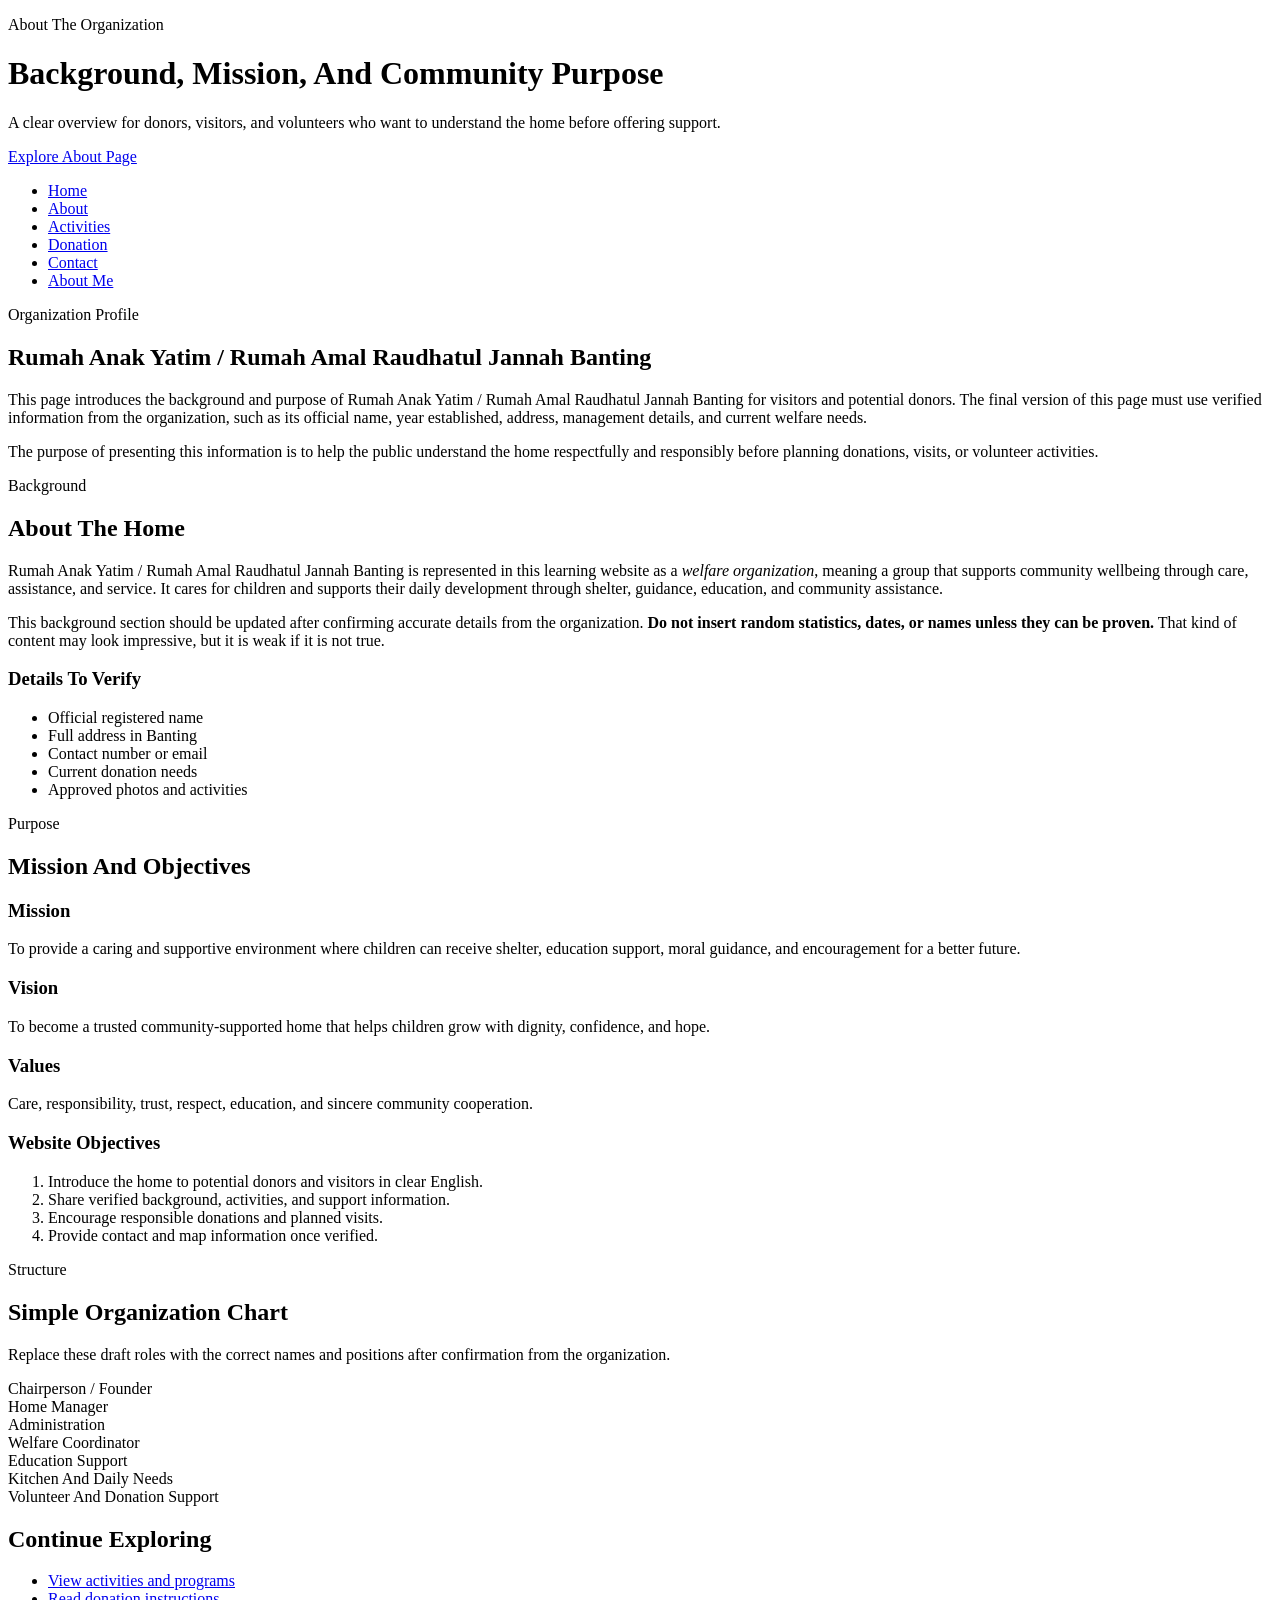
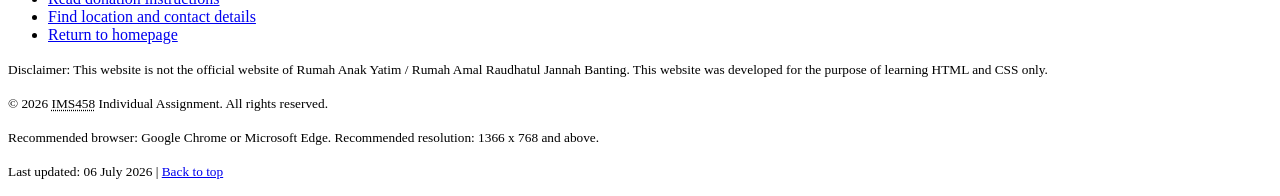
==== about.html @ 59f2e939 "Add files via upload" ====
<!DOCTYPE html>
<html lang="en">
<head>
  <meta charset="UTF-8">
  <meta name="viewport" content="width=device-width, initial-scale=1.0">
  <meta name="description" content="Background, mission, objectives, and organization information for the IMS458 learning website about Rumah Anak Yatim / Rumah Amal Raudhatul Jannah Banting.">
  <meta name="keywords" content="Rumah Anak Yatim, Rumah Amal Raudhatul Jannah Banting, orphanage background, organization chart, mission, IMS458">
  <meta name="author" content="Your Name">
  <title>Rumah Amal Raudhatul Jannah Banting | About</title>
  <link rel="stylesheet" href="css/style.css">
</head>
<body>
  <header class="site-header sub-header" id="top">
    <div class="header-overlay">
      <p class="assignment-label">About The Organization</p>
      <h1>Background, Mission, And Community Purpose</h1>
      <p class="header-text">A clear overview for donors, visitors, and volunteers who want to understand the home before offering support.</p>
      <a class="header-button" href="#organization">Explore About Page</a>
    </div>
  </header>

  <nav class="main-nav" aria-label="Main navigation">
    <ul>
      <li><a href="index.html">Home</a></li>
      <li><a class="active" href="about.html">About</a></li>
      <li><a href="activities.html">Activities</a></li>
      <li><a href="donation.html">Donation</a></li>
      <li><a href="contact.html">Contact</a></li>
      <li><a href="aboutme.html">About Me</a></li>
    </ul>
  </nav>

  <main>
    <section class="page-intro" id="organization">
      <p class="section-label">Organization Profile</p>
      <h2>Rumah Anak Yatim / Rumah Amal Raudhatul Jannah Banting</h2>
      <p>
        This page introduces the background and purpose of Rumah Anak Yatim / Rumah Amal Raudhatul Jannah Banting for
        visitors and potential donors. The final version of this page must use verified information from the organization,
        such as its official name, year established, address, management details, and current welfare needs.
      </p>
      <p>
        The purpose of presenting this information is to help the public understand the home respectfully and responsibly
        before planning donations, visits, or volunteer activities.
      </p>
    </section>

    <section class="two-column-section">
      <article class="content-panel">
        <p class="section-label">Background</p>
        <h2>About The Home</h2>
        <p>
          Rumah Anak Yatim / Rumah Amal Raudhatul Jannah Banting is represented in this learning website as a <dfn>welfare
          organization</dfn>, meaning a group that supports community wellbeing through care, assistance, and service.
          It cares for children and supports their daily development through shelter, guidance, education,
          and community assistance.
        </p>
        <p>
          This background section should be updated after confirming accurate details from the organization.
          <strong>Do not insert random statistics, dates, or names unless they can be proven.</strong> That kind of content
          may look impressive, but it is weak if it is not true.
        </p>
      </article>

      <aside class="fact-box">
        <h3>Details To Verify</h3>
        <ul>
          <li>Official registered name</li>
          <li>Full address in Banting</li>
          <li>Contact number or email</li>
          <li>Current donation needs</li>
          <li>Approved photos and activities</li>
        </ul>
      </aside>
    </section>

    <section class="mission-section" aria-labelledby="mission-title">
      <p class="section-label">Purpose</p>
      <h2 id="mission-title">Mission And Objectives</h2>

      <div class="mission-grid">
        <article class="mission-card">
          <h3>Mission</h3>
          <p>
            To provide a caring and supportive environment where children can receive shelter, education support, moral
            guidance, and encouragement for a better future.
          </p>
        </article>

        <article class="mission-card">
          <h3>Vision</h3>
          <p>
            To become a trusted community-supported home that helps children grow with dignity, confidence, and hope.
          </p>
        </article>

        <article class="mission-card">
          <h3>Values</h3>
          <p>
            Care, responsibility, trust, respect, education, and sincere community cooperation.
          </p>
        </article>
      </div>

      <div class="objective-list">
        <h3>Website Objectives</h3>
        <ol>
          <li>Introduce the home to potential donors and visitors in clear English.</li>
          <li>Share verified background, activities, and support information.</li>
          <li>Encourage responsible donations and planned visits.</li>
          <li>Provide contact and map information once verified.</li>
        </ol>
      </div>
    </section>

    <section class="organization-chart" aria-labelledby="chart-title">
      <p class="section-label">Structure</p>
      <h2 id="chart-title">Simple Organization Chart</h2>
      <p>
        Replace these draft roles with the correct names and positions after confirmation from the organization.
      </p>

      <div class="chart-wrapper">
        <div class="chart-node top-node">Chairperson / Founder</div>
        <div class="chart-branch">
          <div class="chart-node">Home Manager</div>
          <div class="chart-node">Administration</div>
          <div class="chart-node">Welfare Coordinator</div>
        </div>
        <div class="chart-branch">
          <div class="chart-node">Education Support</div>
          <div class="chart-node">Kitchen And Daily Needs</div>
          <div class="chart-node">Volunteer And Donation Support</div>
        </div>
      </div>
    </section>

    <section class="quick-links" aria-labelledby="about-links-title">
      <h2 id="about-links-title">Continue Exploring</h2>
      <ul>
        <li><a href="activities.html">View activities and programs</a></li>
        <li><a href="donation.html#donation-instructions">Read donation instructions</a></li>
        <li><a href="contact.html#map">Find location and contact details</a></li>
        <li><a href="index.html">Return to homepage</a></li>
      </ul>
    </section>
  </main>

  <footer>
    <p>
      <small>Disclaimer: This website is not the official website of Rumah Anak Yatim / Rumah Amal Raudhatul Jannah Banting.
      This website was developed for the purpose of learning HTML and CSS only.</small>
    </p>
    <p><small>&copy; 2026 <abbr title="Web Design And Development">IMS458</abbr> Individual Assignment. All rights reserved.</small></p>
    <p><small>Recommended browser: Google Chrome or Microsoft Edge. Recommended resolution: 1366 x 768 and above.</small></p>
    <p><small>Last updated: <time datetime="2026-07-06">06 July 2026</time> | <a href="#top">Back to top</a></small></p>
  </footer>
</body>
</html>
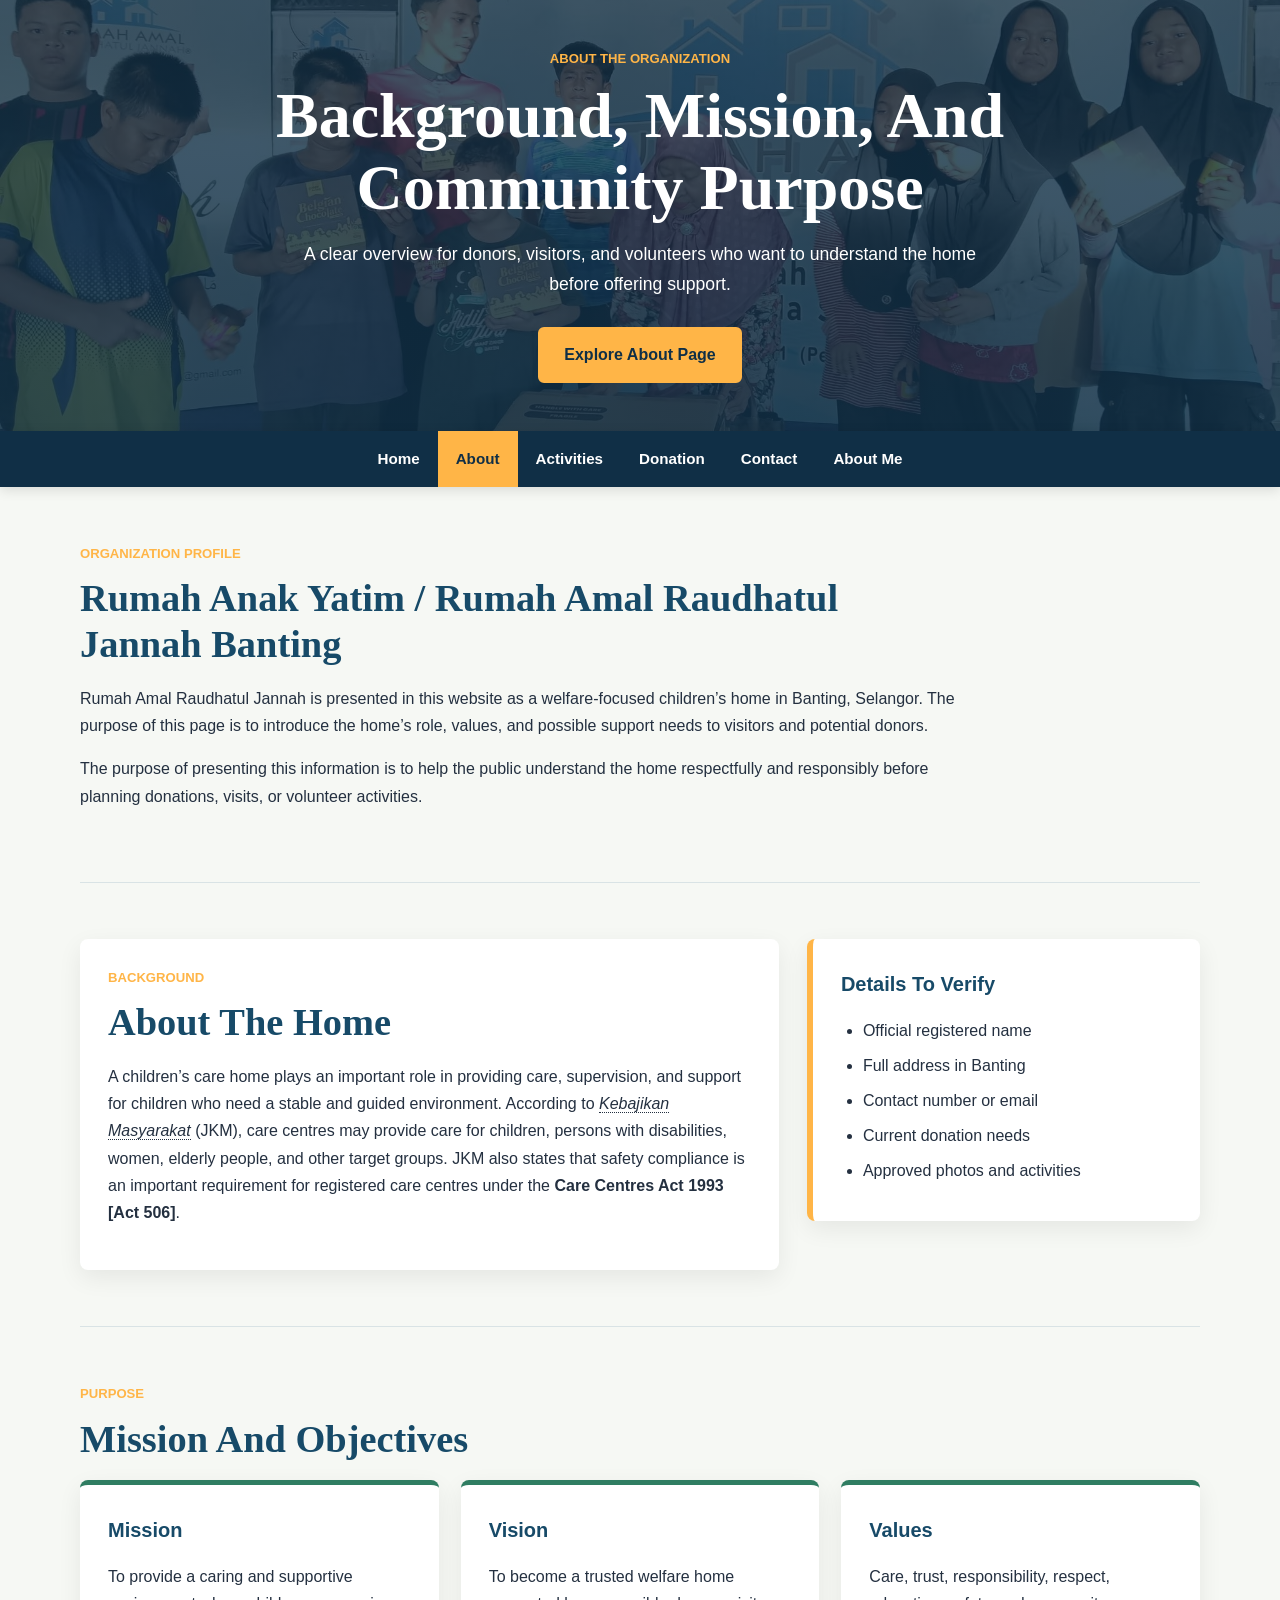
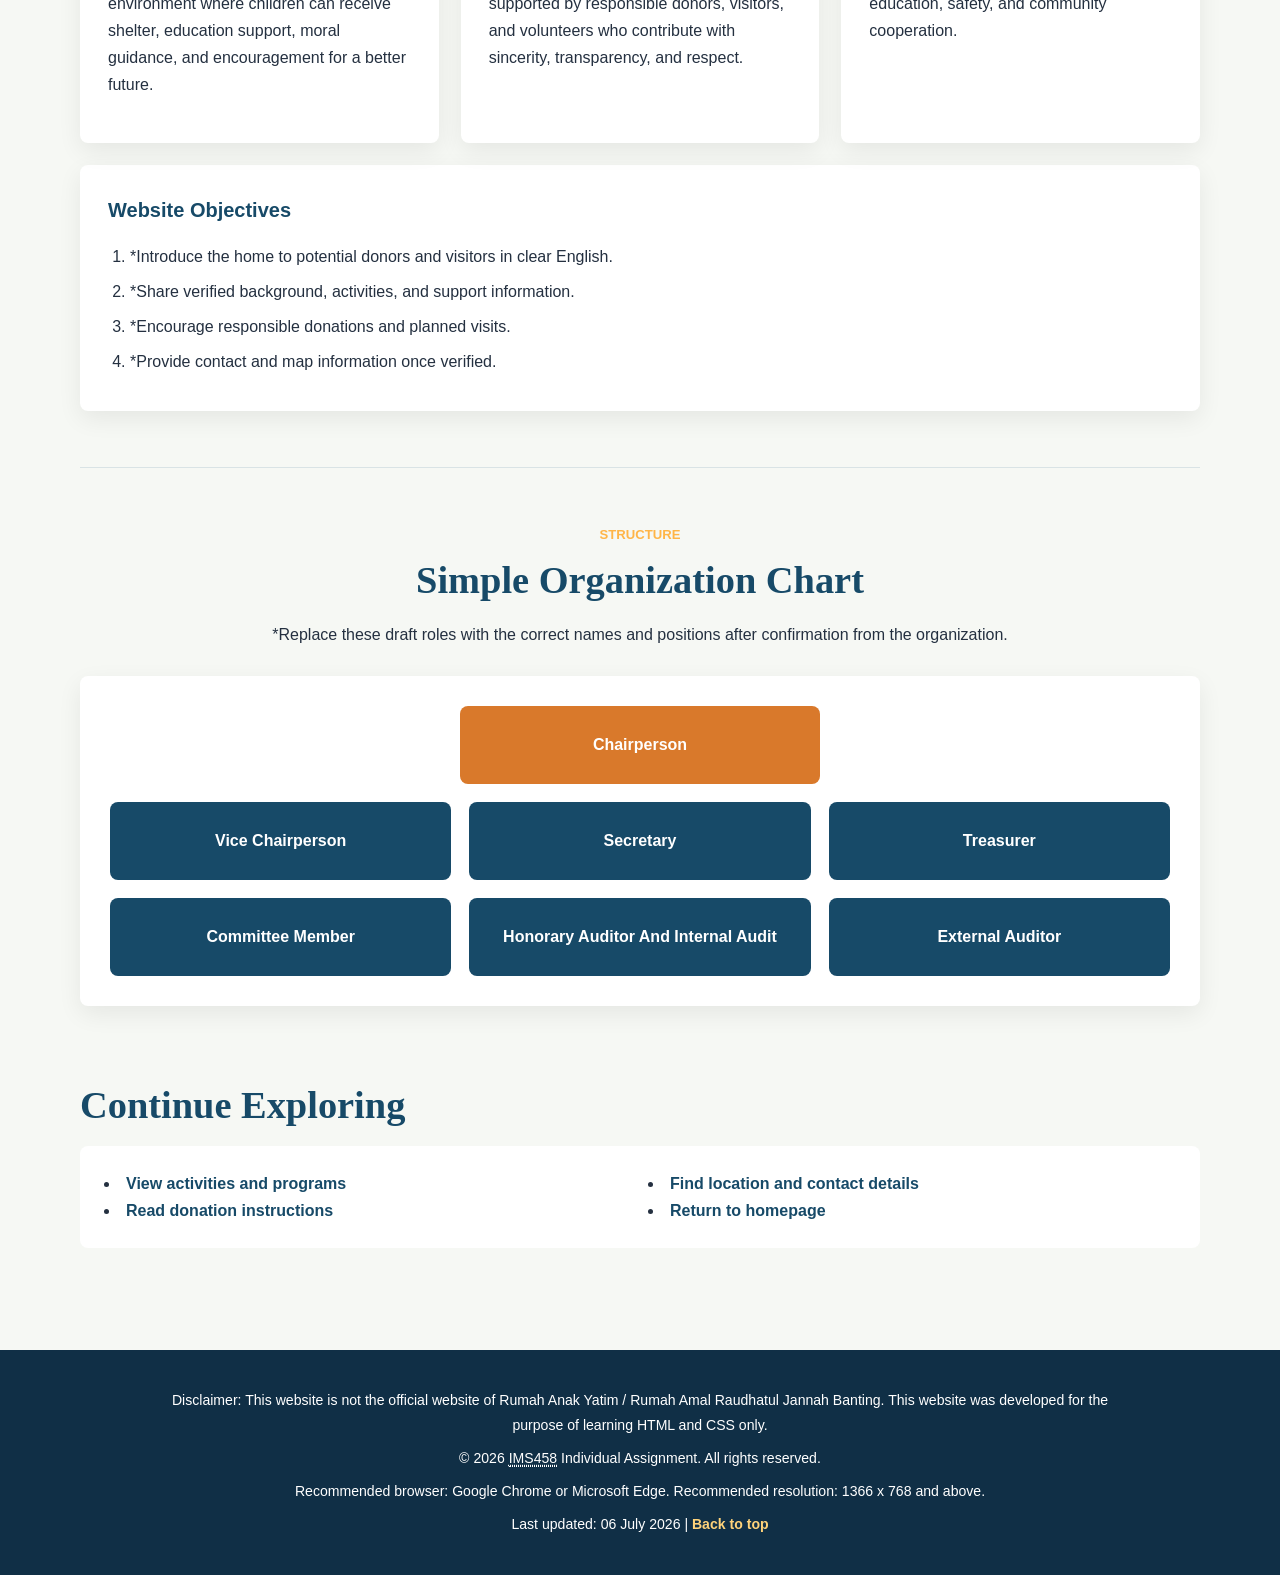
==== commit 6332bd02: "Add files via upload" ====
--- a/about.html
+++ b/about.html
@@ -3,10 +3,10 @@
 <head>
   <meta charset="UTF-8">
   <meta name="viewport" content="width=device-width, initial-scale=1.0">
-  <meta name="description" content="Background, mission, objectives, and organization information for the IMS458 learning website about Rumah Anak Yatim / Rumah Amal Raudhatul Jannah Banting.">
-  <meta name="keywords" content="Rumah Anak Yatim, Rumah Amal Raudhatul Jannah Banting, orphanage background, organization chart, mission, IMS458">
-  <meta name="author" content="Your Name">
-  <title>Rumah Amal Raudhatul Jannah Banting | About</title>
+  <meta name="description" content="A learning website about Rumah Anak Yatim / Rumah Amal Raudhatul Jannah for IMS458 Web Design and Development.">
+  <meta name="keywords" content="Rumah Anak Yatim, Rumah Amal Raudhatul Jannah, Banting, orphanage, donation, welfare, IMS458">
+  <meta name="author" content="Muhammad Amzar Mukmin">
+  <title>Rumah Amal Raudhatul Jannah | About</title>
   <link rel="stylesheet" href="css/style.css">
 </head>
 <body>
@@ -35,9 +35,9 @@
       <p class="section-label">Organization Profile</p>
       <h2>Rumah Anak Yatim / Rumah Amal Raudhatul Jannah Banting</h2>
       <p>
-        This page introduces the background and purpose of Rumah Anak Yatim / Rumah Amal Raudhatul Jannah Banting for
-        visitors and potential donors. The final version of this page must use verified information from the organization,
-        such as its official name, year established, address, management details, and current welfare needs.
+        Rumah Amal Raudhatul Jannah is presented in this website as a welfare-focused
+        children’s home in Banting, Selangor. The purpose of this page is to introduce the home’s role, values, and possible
+        support needs to visitors and potential donors.
       </p>
       <p>
         The purpose of presenting this information is to help the public understand the home respectfully and responsibly
@@ -50,15 +50,12 @@
         <p class="section-label">Background</p>
         <h2>About The Home</h2>
         <p>
-          Rumah Anak Yatim / Rumah Amal Raudhatul Jannah Banting is represented in this learning website as a <dfn>welfare
-          organization</dfn>, meaning a group that supports community wellbeing through care, assistance, and service.
-          It cares for children and supports their daily development through shelter, guidance, education,
-          and community assistance.
+          A children’s care home plays an important role in providing care, supervision, and support for children who need a
+          stable and guided environment. According to <dfn>Kebajikan Masyarakat</dfn> (JKM), care centres may provide care
+          for children, persons with disabilities, women, elderly people, and other target groups. JKM also states that safety
+          compliance is an important requirement for registered care centres under the <strong>Care Centres Act 1993 [Act 506]</strong>.
         </p>
         <p>
-          This background section should be updated after confirming accurate details from the organization.
-          <strong>Do not insert random statistics, dates, or names unless they can be proven.</strong> That kind of content
-          may look impressive, but it is weak if it is not true.
         </p>
       </article>
 
@@ -90,14 +87,15 @@
         <article class="mission-card">
           <h3>Vision</h3>
           <p>
-            To become a trusted community-supported home that helps children grow with dignity, confidence, and hope.
+            To become a trusted welfare home supported by responsible donors, visitors, and volunteers who contribute with
+            sincerity, transparency, and respect.
           </p>
         </article>
 
         <article class="mission-card">
           <h3>Values</h3>
           <p>
-            Care, responsibility, trust, respect, education, and sincere community cooperation.
+            Care, trust, responsibility, respect, education, safety, and community cooperation.
           </p>
         </article>
       </div>
@@ -105,10 +103,10 @@
       <div class="objective-list">
         <h3>Website Objectives</h3>
         <ol>
-          <li>Introduce the home to potential donors and visitors in clear English.</li>
-          <li>Share verified background, activities, and support information.</li>
-          <li>Encourage responsible donations and planned visits.</li>
-          <li>Provide contact and map information once verified.</li>
+          <li>*Introduce the home to potential donors and visitors in clear English.</li>
+          <li>*Share verified background, activities, and support information.</li>
+          <li>*Encourage responsible donations and planned visits.</li>
+          <li>*Provide contact and map information once verified.</li>
         </ol>
       </div>
     </section>
@@ -117,20 +115,20 @@
       <p class="section-label">Structure</p>
       <h2 id="chart-title">Simple Organization Chart</h2>
       <p>
-        Replace these draft roles with the correct names and positions after confirmation from the organization.
+        *Replace these draft roles with the correct names and positions after confirmation from the organization.
       </p>
 
       <div class="chart-wrapper">
-        <div class="chart-node top-node">Chairperson / Founder</div>
+        <div class="chart-node top-node">Chairperson</div>
         <div class="chart-branch">
-          <div class="chart-node">Home Manager</div>
-          <div class="chart-node">Administration</div>
-          <div class="chart-node">Welfare Coordinator</div>
+          <div class="chart-node">Vice Chairperson</div>
+          <div class="chart-node">Secretary</div>
+          <div class="chart-node">Treasurer</div>
         </div>
         <div class="chart-branch">
-          <div class="chart-node">Education Support</div>
-          <div class="chart-node">Kitchen And Daily Needs</div>
-          <div class="chart-node">Volunteer And Donation Support</div>
+          <div class="chart-node">Committee Member</div>
+          <div class="chart-node">Honorary Auditor And Internal Audit</div>
+          <div class="chart-node">External Auditor</div>
         </div>
       </div>
     </section>
--- a/css/style.css
+++ b/css/style.css
@@ -0,0 +1,878 @@
+* {
+  box-sizing: border-box;
+}
+
+:root {
+  --dominant-bg: #f6f8f4;
+  --surface: #ffffff;
+  --text-main: #243040;
+  --text-muted: #5d6975;
+  --secondary-blue: #174a68;
+  --secondary-blue-dark: #102f46;
+  --support-green: #2f7d62;
+  --line-soft: #d9e3e5;
+  --accent-orange: #ffb547;
+  --accent-coral: #d9792b;
+  --warning-red: #8a1f1f;
+  --input-border: #c9d5d8;
+  --footer-link: #ffd37a;
+}
+
+html {
+  scroll-behavior: smooth;
+}
+
+/* Chapter 10: base text formatting with font family, size, line height, color, and background. */
+body {
+  margin: 0;
+  color: var(--text-main);
+  background: var(--dominant-bg);
+  font-family: Arial, Verdana, sans-serif;
+  font-size: 16px;
+  line-height: 1.7;
+}
+
+a {
+  color: var(--secondary-blue);
+  font-weight: 700;
+  text-decoration: none;
+  transition: color 0.25s ease, background-color 0.25s ease, opacity 0.25s ease;
+}
+
+a:hover,
+a:focus {
+  color: var(--accent-coral);
+  text-decoration: underline;
+}
+
+abbr[title],
+dfn {
+  border-bottom: 1px dotted currentColor;
+  cursor: help;
+}
+
+strong {
+  font-weight: 700;
+}
+
+em,
+cite,
+dfn {
+  font-style: italic;
+}
+
+small {
+  font-size: 0.88rem;
+}
+
+mark {
+  padding: 2px 5px;
+  color: var(--secondary-blue-dark);
+  background: rgba(255, 181, 71, 0.38);
+  border-radius: 4px;
+}
+
+figure {
+  margin: 0;
+}
+
+figcaption {
+  padding: 10px 12px;
+  color: var(--text-muted);
+  background: var(--dominant-bg);
+  font-size: 0.9rem;
+  text-align: center;
+}
+
+address {
+  font-style: normal;
+}
+
+.site-header {
+  min-height: 430px;
+  color: var(--surface);
+  background:
+    linear-gradient(rgba(16, 47, 70, 0.78), rgba(16, 47, 70, 0.86)),
+    url("../images/header1.jpg") center/cover no-repeat;
+  display: flex;
+  align-items: center;
+  justify-content: center;
+  padding: 48px 20px;
+  text-align: center;
+}
+
+.sub-header {
+  min-height: 340px;
+}
+
+.header-overlay {
+  width: min(960px, 100%);
+}
+
+.assignment-label,
+.section-label {
+  margin: 0 0 10px;
+  color: var(--accent-orange);
+  font-size: 0.82rem;
+  font-weight: 700;
+  letter-spacing: 0;
+  text-transform: uppercase;
+}
+
+.site-header h1 {
+  margin: 0 auto 16px;
+  max-width: 900px;
+  font-family: Georgia, Cambria, serif;
+  font-size: clamp(2rem, 5vw, 4rem);
+  line-height: 1.12;
+}
+
+.header-text {
+  max-width: 680px;
+  margin: 0 auto 28px;
+  font-size: 1.1rem;
+}
+
+.header-button {
+  display: inline-block;
+  padding: 12px 24px;
+  color: var(--secondary-blue-dark);
+  background: var(--accent-orange);
+  border: 2px solid var(--accent-orange);
+  border-radius: 6px;
+}
+
+.header-button:hover,
+.header-button:focus {
+  color: var(--surface);
+  background: var(--accent-coral);
+  border-color: var(--accent-coral);
+  text-decoration: none;
+}
+
+.main-nav {
+  position: sticky;
+  top: 0;
+  z-index: 10;
+  background: var(--secondary-blue-dark);
+  box-shadow: 0 3px 12px rgba(0, 0, 0, 0.12);
+}
+
+.main-nav ul {
+  max-width: 1120px;
+  margin: 0 auto;
+  padding: 0;
+  display: flex;
+  justify-content: center;
+  flex-wrap: wrap;
+  list-style: none;
+}
+
+.main-nav a {
+  display: block;
+  padding: 15px 18px;
+  color: var(--surface);
+  font-size: 0.95rem;
+}
+
+.main-nav a:hover,
+.main-nav a:focus,
+.main-nav .active {
+  color: var(--secondary-blue-dark);
+  background: var(--accent-orange);
+  text-decoration: none;
+}
+
+main {
+  width: min(1120px, calc(100% - 32px));
+  margin: 0 auto;
+}
+
+section {
+  padding: 56px 0;
+}
+
+h2,
+h3 {
+  margin-top: 0;
+  color: var(--secondary-blue);
+}
+
+h2 {
+  margin-bottom: 18px;
+  font-family: Georgia, Cambria, serif;
+  font-size: clamp(1.7rem, 3vw, 2.5rem);
+  line-height: 1.2;
+}
+
+h3 {
+  margin-bottom: 10px;
+  font-size: 1.25rem;
+}
+
+.intro-section,
+.donor-section {
+  display: grid;
+  grid-template-columns: 1.7fr 1fr;
+  gap: 32px;
+  align-items: center;
+}
+
+.notice-box {
+  padding: 28px;
+  background: var(--surface);
+  border-left: 6px solid var(--accent-orange);
+  border-radius: 8px;
+  box-shadow: 0 8px 26px rgba(31, 95, 74, 0.12);
+}
+
+.highlight-section {
+  border-top: 1px solid var(--line-soft);
+  border-bottom: 1px solid var(--line-soft);
+}
+
+.card-grid {
+  display: grid;
+  grid-template-columns: repeat(3, 1fr);
+  gap: 22px;
+}
+
+.info-card {
+  min-height: 260px;
+  padding: 26px;
+  background: var(--surface);
+  border-radius: 8px;
+  border-top: 5px solid var(--support-green);
+  box-shadow: 0 8px 24px rgba(0, 0, 0, 0.08);
+  display: flex;
+  flex-direction: column;
+}
+
+.info-card p {
+  flex: 1;
+}
+
+.support-list {
+  padding-left: 20px;
+}
+
+.support-list li {
+  margin-bottom: 8px;
+}
+
+.image-link {
+  min-height: 260px;
+  color: var(--surface);
+  background:
+    linear-gradient(rgba(23, 74, 104, 0.46), rgba(16, 47, 70, 0.72)),
+    url("../images/header2.jpg") center/cover no-repeat;
+  border-radius: 8px;
+  display: flex;
+  align-items: end;
+  justify-content: center;
+  padding: 24px;
+  box-shadow: 0 8px 24px rgba(0, 0, 0, 0.1);
+}
+
+.image-link span {
+  width: 100%;
+  padding: 14px 18px;
+  color: var(--secondary-blue-dark);
+  background: var(--accent-orange);
+  border-radius: 6px;
+  text-align: center;
+}
+
+.image-link:hover,
+.image-link:focus {
+  opacity: 0.86;
+  text-decoration: none;
+}
+
+.quick-links {
+  padding-top: 20px;
+}
+
+.page-intro {
+  max-width: 880px;
+}
+
+.two-column-section {
+  display: grid;
+  grid-template-columns: 1.6fr 0.9fr;
+  gap: 28px;
+  align-items: start;
+  border-top: 1px solid var(--line-soft);
+}
+
+.content-panel,
+.fact-box,
+.mission-card,
+.objective-list {
+  padding: 28px;
+  background: var(--surface);
+  border-radius: 8px;
+  box-shadow: 0 8px 24px rgba(0, 0, 0, 0.07);
+}
+
+.fact-box {
+  border-left: 6px solid var(--accent-orange);
+}
+
+.fact-box ul,
+.objective-list ol {
+  margin-bottom: 0;
+  padding-left: 22px;
+}
+
+.fact-box li,
+.objective-list li {
+  margin-bottom: 8px;
+}
+
+.mission-section {
+  border-top: 1px solid var(--line-soft);
+  border-bottom: 1px solid var(--line-soft);
+}
+
+.mission-grid {
+  display: grid;
+  grid-template-columns: repeat(3, 1fr);
+  gap: 22px;
+  margin-bottom: 22px;
+}
+
+.mission-card {
+  border-top: 5px solid var(--support-green);
+}
+
+.organization-chart {
+  text-align: center;
+}
+
+.organization-chart > p {
+  max-width: 760px;
+  margin-left: auto;
+  margin-right: auto;
+}
+
+.chart-wrapper {
+  margin-top: 28px;
+  padding: 30px;
+  background: var(--surface);
+  border-radius: 8px;
+  box-shadow: 0 8px 24px rgba(0, 0, 0, 0.07);
+}
+
+.chart-branch {
+  display: grid;
+  grid-template-columns: repeat(3, 1fr);
+  gap: 18px;
+  margin-top: 18px;
+}
+
+.chart-node {
+  min-height: 78px;
+  padding: 16px;
+  color: var(--surface);
+  background: var(--secondary-blue);
+  border-radius: 8px;
+  display: flex;
+  align-items: center;
+  justify-content: center;
+  font-weight: 700;
+  text-align: center;
+}
+
+.top-node {
+  width: min(360px, 100%);
+  margin: 0 auto;
+  background: var(--accent-coral);
+}
+
+.program-section {
+  border-top: 1px solid var(--line-soft);
+}
+
+.program-grid {
+  display: grid;
+  grid-template-columns: repeat(3, 1fr);
+  gap: 22px;
+}
+
+.program-card {
+  overflow: hidden;
+  background: var(--surface);
+  border-radius: 8px;
+  box-shadow: 0 8px 24px rgba(0, 0, 0, 0.08);
+}
+
+.program-card img {
+  width: 100%;
+  height: 190px;
+  display: block;
+  object-fit: cover;
+}
+
+.program-card div {
+  padding: 24px;
+}
+
+.timeline-section {
+  border-top: 1px solid var(--line-soft);
+  border-bottom: 1px solid var(--line-soft);
+}
+
+.timeline {
+  display: grid;
+  grid-template-columns: repeat(4, 1fr);
+  gap: 18px;
+}
+
+.timeline article {
+  padding: 24px;
+  background: var(--surface);
+  border-radius: 8px;
+  border-bottom: 5px solid var(--accent-orange);
+  box-shadow: 0 8px 24px rgba(0, 0, 0, 0.07);
+}
+
+.timeline span {
+  display: inline-block;
+  margin-bottom: 10px;
+  padding: 4px 10px;
+  color: var(--surface);
+  background: var(--secondary-blue);
+  border-radius: 4px;
+  font-size: 0.82rem;
+  font-weight: 700;
+}
+
+.gallery-section p {
+  max-width: 820px;
+}
+
+.gallery-grid {
+  display: grid;
+  grid-template-columns: repeat(4, 1fr);
+  gap: 18px;
+  margin-top: 24px;
+}
+
+.gallery-item {
+  overflow: hidden;
+  min-height: 230px;
+  color: var(--surface);
+  background: var(--secondary-blue);
+  border-radius: 8px;
+  display: flex;
+  flex-direction: column;
+  box-shadow: 0 8px 24px rgba(0, 0, 0, 0.08);
+}
+
+.gallery-item img {
+  width: 100%;
+  height: 170px;
+  display: block;
+  object-fit: cover;
+  transition: transform 0.3s ease, opacity 0.3s ease;
+}
+
+.gallery-item span {
+  padding: 14px;
+  color: var(--surface);
+  text-align: center;
+}
+
+.gallery-item:hover,
+.gallery-item:focus {
+  color: var(--surface);
+  text-decoration: none;
+}
+
+.gallery-item:hover img,
+.gallery-item:focus img {
+  opacity: 0.82;
+  transform: scale(1.04);
+}
+
+.donation-categories {
+  border-top: 1px solid var(--line-soft);
+}
+
+.support-grid {
+  display: grid;
+  grid-template-columns: repeat(4, 1fr);
+  gap: 18px;
+}
+
+.support-card {
+  min-height: 230px;
+  padding: 24px;
+  background: var(--surface);
+  border-radius: 8px;
+  border-top: 5px solid var(--support-green);
+  box-shadow: 0 8px 24px rgba(0, 0, 0, 0.07);
+}
+
+.instruction-section {
+  display: grid;
+  grid-template-columns: 1.4fr 0.9fr;
+  gap: 28px;
+  align-items: start;
+  border-top: 1px solid var(--line-soft);
+  border-bottom: 1px solid var(--line-soft);
+}
+
+.instruction-content,
+.bank-box,
+.donor-checklist {
+  padding: 28px;
+  background: var(--surface);
+  border-radius: 8px;
+  box-shadow: 0 8px 24px rgba(0, 0, 0, 0.07);
+}
+
+.instruction-list {
+  margin-bottom: 0;
+  padding-left: 22px;
+}
+
+.instruction-list li {
+  margin-bottom: 10px;
+}
+
+.bank-box {
+  border-left: 6px solid var(--accent-orange);
+}
+
+.bank-box p {
+  padding-bottom: 10px;
+  border-bottom: 1px solid var(--line-soft);
+}
+
+.warning-text {
+  color: var(--warning-red);
+  font-weight: 700;
+  border-bottom: 0;
+}
+
+.volunteer-section {
+  border-bottom: 1px solid var(--line-soft);
+}
+
+.volunteer-layout {
+  display: grid;
+  grid-template-columns: 0.9fr 1.1fr;
+  gap: 28px;
+  align-items: center;
+}
+
+.volunteer-layout img {
+  width: 100%;
+  border-radius: 8px;
+  box-shadow: 0 8px 24px rgba(0, 0, 0, 0.08);
+}
+
+.text-button {
+  display: inline-block;
+  margin-top: 10px;
+  padding: 11px 20px;
+  color: var(--surface);
+  background: var(--secondary-blue);
+  border-radius: 6px;
+}
+
+.text-button:hover,
+.text-button:focus {
+  color: var(--secondary-blue);
+  background: var(--accent-orange);
+  text-decoration: none;
+}
+
+.donor-checklist ul {
+  margin-bottom: 0;
+  padding-left: 22px;
+}
+
+.donor-checklist li {
+  margin-bottom: 8px;
+}
+
+.contact-section {
+  display: grid;
+  grid-template-columns: 1.5fr 0.8fr;
+  gap: 28px;
+  align-items: start;
+  border-top: 1px solid var(--line-soft);
+}
+
+.contact-details,
+.visit-card,
+.direction-box,
+.contact-form-section {
+  padding: 28px;
+  background: var(--surface);
+  border-radius: 8px;
+  box-shadow: 0 8px 24px rgba(0, 0, 0, 0.07);
+}
+
+.detail-list {
+  display: grid;
+  grid-template-columns: repeat(2, 1fr);
+  gap: 18px;
+}
+
+.detail-list article {
+  padding: 20px;
+  background: var(--dominant-bg);
+  border-radius: 8px;
+  border-left: 5px solid var(--support-green);
+}
+
+.detail-list p {
+  margin-bottom: 0;
+}
+
+.visit-card {
+  border-left: 6px solid var(--accent-orange);
+}
+
+.map-section {
+  border-top: 1px solid var(--line-soft);
+  border-bottom: 1px solid var(--line-soft);
+}
+
+.map-layout {
+  display: grid;
+  grid-template-columns: 1.2fr 0.8fr;
+  gap: 28px;
+  align-items: stretch;
+  margin-top: 24px;
+}
+
+.map-placeholder {
+  min-height: 330px;
+  color: var(--surface);
+  background:
+    linear-gradient(rgba(23, 74, 104, 0.74), rgba(16, 47, 70, 0.88)),
+    url("../images/map.jpg") center/cover no-repeat;
+  border-radius: 8px;
+  display: flex;
+  align-items: center;
+  justify-content: center;
+  padding: 24px;
+  text-align: center;
+  box-shadow: 0 8px 24px rgba(0, 0, 0, 0.08);
+}
+
+.map-placeholder span {
+  padding: 14px 20px;
+  color: var(--secondary-blue);
+  background: var(--surface);
+  border-radius: 6px;
+}
+
+.map-placeholder:hover,
+.map-placeholder:focus {
+  color: var(--surface);
+  opacity: 0.88;
+  text-decoration: none;
+}
+
+.direction-box ul {
+  margin-bottom: 0;
+  padding-left: 22px;
+}
+
+.direction-box li {
+  margin-bottom: 8px;
+}
+
+.contact-form-section {
+  margin-top: 56px;
+}
+
+.contact-form {
+  display: grid;
+  gap: 12px;
+  max-width: 760px;
+}
+
+.contact-form label {
+  color: var(--secondary-blue);
+  font-weight: 700;
+}
+
+.contact-form input,
+.contact-form select,
+.contact-form textarea {
+  width: 100%;
+  padding: 12px 14px;
+  border: 1px solid var(--input-border);
+  border-radius: 6px;
+  font: inherit;
+}
+
+.contact-form input:focus,
+.contact-form select:focus,
+.contact-form textarea:focus {
+  outline: 3px solid rgba(214, 168, 79, 0.35);
+  border-color: var(--secondary-blue);
+}
+
+.contact-form button {
+  width: fit-content;
+  padding: 12px 22px;
+  color: var(--surface);
+  background: var(--secondary-blue);
+  border: 0;
+  border-radius: 6px;
+  font: inherit;
+  font-weight: 700;
+  cursor: pointer;
+}
+
+.contact-form button:hover,
+.contact-form button:focus {
+  color: var(--secondary-blue);
+  background: var(--accent-orange);
+}
+
+.aboutme-section {
+  display: grid;
+  grid-template-columns: 0.8fr 1.4fr;
+  gap: 28px;
+  align-items: start;
+}
+
+.student-photo-card,
+.student-details-card {
+  padding: 28px;
+  background: var(--surface);
+  border-radius: 8px;
+  box-shadow: 0 8px 24px rgba(0, 0, 0, 0.07);
+}
+
+.student-photo-card {
+  text-align: center;
+}
+
+.student-photo-card img {
+  width: min(260px, 100%);
+  aspect-ratio: 1;
+  object-fit: cover;
+  border-radius: 8px;
+  border: 6px solid var(--dominant-bg);
+}
+
+.student-photo-card p {
+  margin-bottom: 0;
+  color: var(--text-muted);
+  font-size: 0.95rem;
+}
+
+.student-table {
+  width: 100%;
+  border-collapse: collapse;
+  overflow: hidden;
+  border-radius: 8px;
+}
+
+.student-table th,
+.student-table td {
+  padding: 14px 16px;
+  border: 1px solid var(--line-soft);
+  text-align: left;
+  vertical-align: top;
+}
+
+.student-table th {
+  width: 32%;
+  color: var(--surface);
+  background: var(--secondary-blue);
+}
+
+.student-table td {
+  background: var(--dominant-bg);
+}
+
+.quick-links ul {
+  padding: 24px;
+  background: var(--surface);
+  border-radius: 8px;
+  columns: 2;
+  list-style-position: inside;
+}
+
+footer {
+  margin-top: 30px;
+  padding: 30px 20px;
+  color: var(--surface);
+  background: var(--secondary-blue-dark);
+  text-align: center;
+  font-size: 0.92rem;
+}
+
+footer p {
+  max-width: 980px;
+  margin: 8px auto;
+}
+
+footer a {
+  color: var(--footer-link);
+}
+
+@media (max-width: 820px) {
+  .intro-section,
+  .donor-section,
+  .card-grid,
+  .two-column-section,
+  .mission-grid,
+  .chart-branch,
+  .program-grid,
+  .timeline,
+  .gallery-grid,
+  .support-grid,
+  .instruction-section,
+  .volunteer-layout,
+  .contact-section,
+  .detail-list,
+  .map-layout,
+  .aboutme-section {
+    grid-template-columns: 1fr;
+  }
+
+  .main-nav a {
+    padding: 12px 13px;
+  }
+
+  .quick-links ul {
+    columns: 1;
+  }
+}
+
+@media (max-width: 520px) {
+  body {
+    font-size: 15px;
+  }
+
+  .site-header {
+    min-height: 380px;
+    padding: 36px 16px;
+  }
+
+  .main-nav ul {
+    display: block;
+  }
+
+  .main-nav a {
+    border-bottom: 1px solid rgba(255, 255, 255, 0.18);
+    text-align: center;
+  }
+
+  section {
+    padding: 40px 0;
+  }
+}
+
